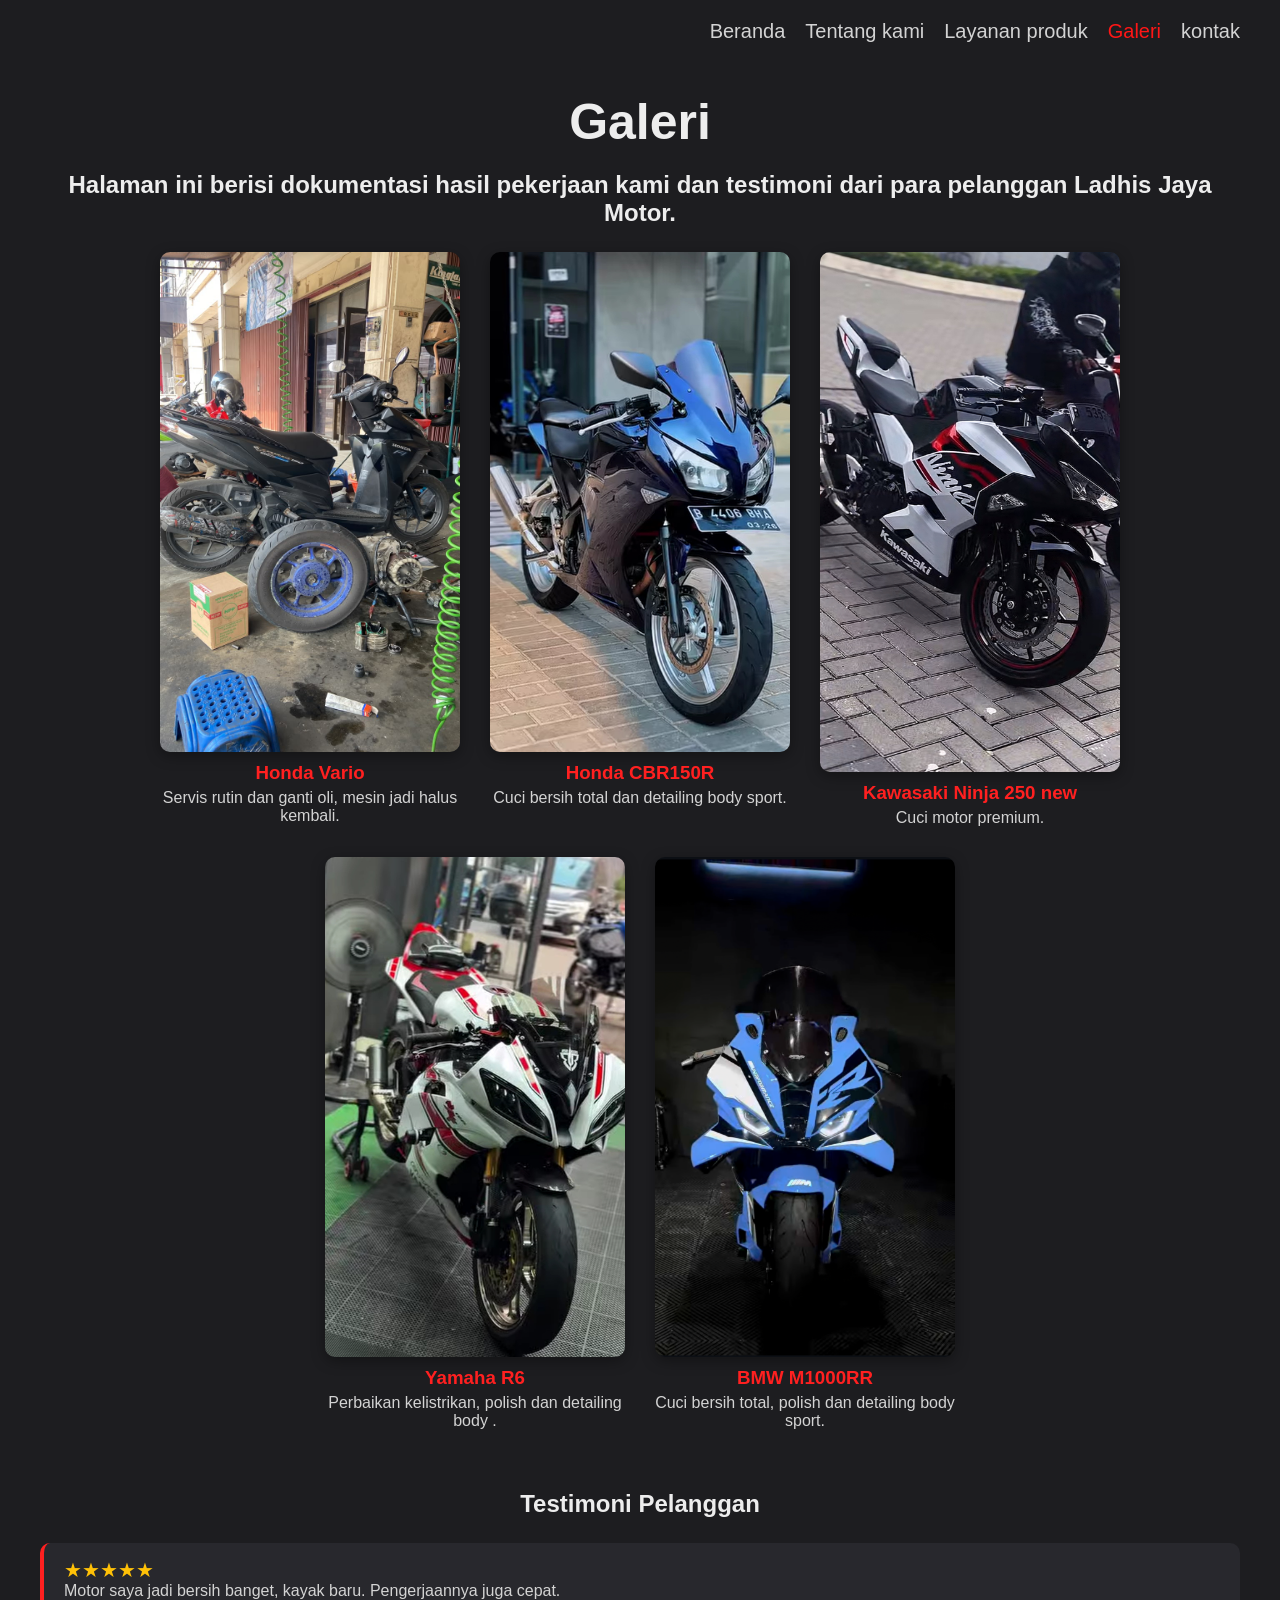
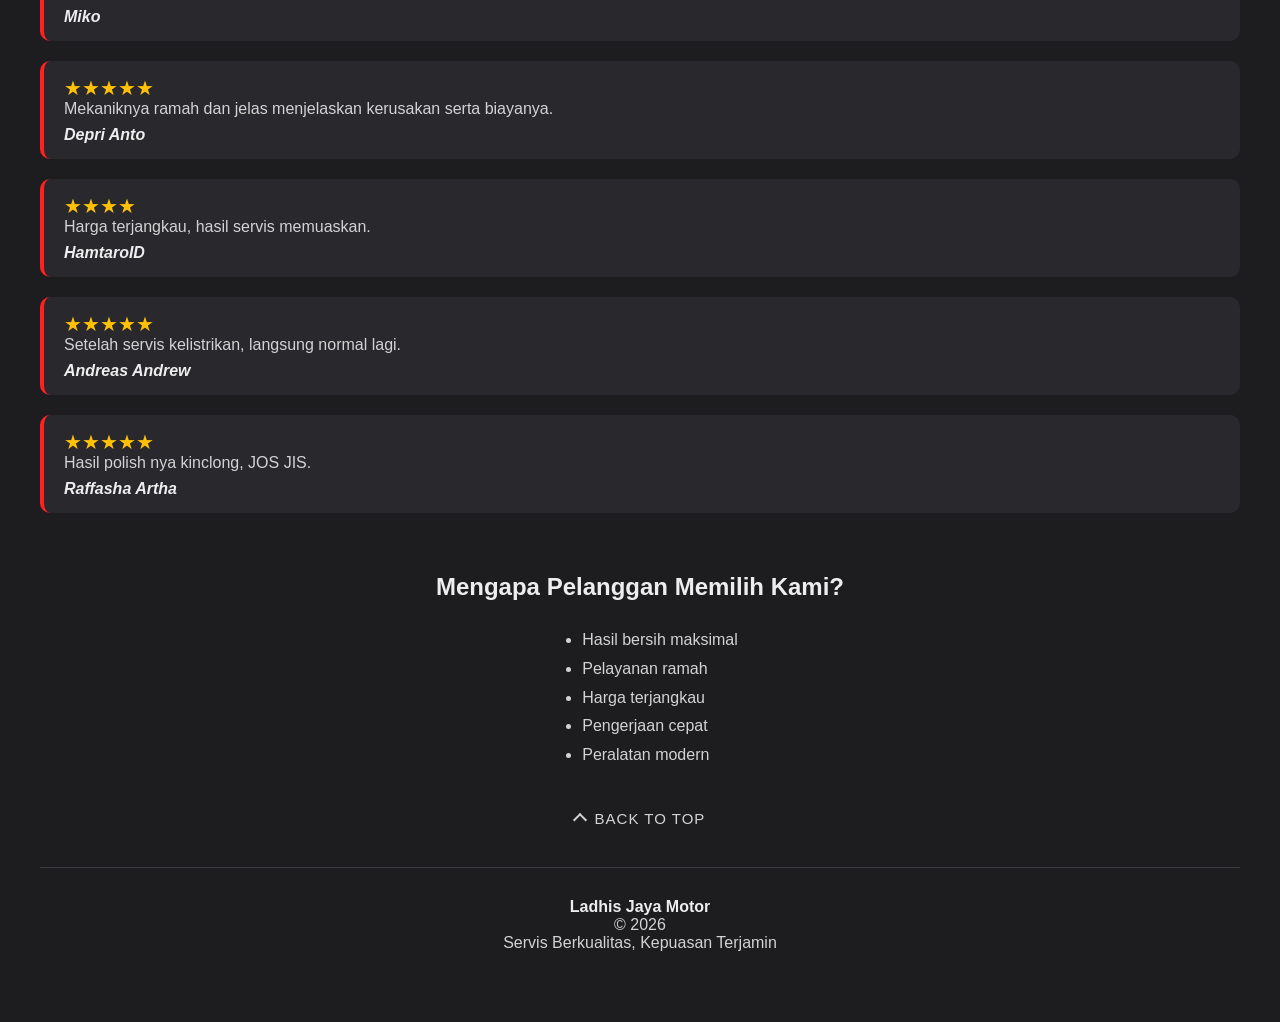
==== galeri.html @ 7fb05ccf "Initial commit" ====
<!DOCTYPE html>
<html lang="id">
<head>
    <meta charset="UTF-8">
    <meta name="viewport" content="width=device-width, initial-scale=1.0">
    <title>Galeri | Ladhis Jaya Motor</title>
    <link rel="stylesheet" href="style.css">
    <link rel="icon" type="image/png" href="Foto/astolfo.noB.png" sizes="32x32">
</head>
<body class="galeri">
      <nav>
        <ul class="menu">
            <li><a href="index.html">Beranda</a></li>
            <li><a href="tentang.html">Tentang kami</a></li>
            <li><a href="layanan_produk.html">Layanan produk</a></li>
            <li><a href="galeri.html" class="aktif">Galeri</a></li>
            <li><a href="kontak.html">kontak</a></li>
        </ul>
    </nav>

    <h1>Galeri</h1>
    <h2 class="galeri-intro">Halaman ini berisi dokumentasi hasil pekerjaan kami dan testimoni dari para pelanggan Ladhis Jaya Motor.</h2>

    <div class="galeri-grid">
        <div class="galeri-item">
            <img src="Foto/vario.jpeg" alt="Honda Vario setelah servis" height="500" width="300">
            <h3>Honda Vario</h3>
            <p>Servis rutin dan ganti oli, mesin jadi halus kembali.</p>
        </div>

         <div class="galeri-item">
            <img src="Foto/cbr.jpeg" alt="Honda CBR150R setelah dicuci"  height="500"     width="300">
            <h3>Honda CBR150R</h3>
            <p>Cuci bersih total dan detailing body sport.</p>
        </div>

        <div class="galeri-item">
            <img src="Foto/Ninfi.jpeg" alt="Kawasaki Ninja 250 new setelah dicuci"  height="520" width="300">
            <h3>Kawasaki Ninja 250 new</h3>
            <p>Cuci motor premium.</p>
        </div>

        <div class="galeri-item">
            <img src="Foto/R6.jpeg" alt="Yamaha R6 setelah servis kelistrikan"  height="500" width="300">
            <h3>Yamaha R6</h3>
            <p>Perbaikan kelistrikan, polish dan detailing body .</p>
        </div>

        <div class="galeri-item">
            <img src="Foto/M1000RR.png" alt="BMW M1000RR setelah servis" height="500"       width="300">
            <h3>BMW M1000RR</h3>
            <p>Cuci bersih total, polish dan detailing body sport.</p>
        </div>

        
    </div>

    <div class="testimoni">
        <h2>Testimoni Pelanggan</h2>

        <blockquote>
            <p class="rating">★★★★★</p>
            <p>Motor saya jadi bersih banget, kayak baru. Pengerjaannya juga cepat.</p>
            <cite>Miko</cite>
        </blockquote>

        <blockquote>
            <p class="rating">★★★★★</p>
            <p>Mekaniknya ramah dan jelas menjelaskan kerusakan serta biayanya.</p>
            <cite>Depri Anto</cite>
        </blockquote>

        <blockquote>
            <p class="rating">★★★★</p>
            <p>Harga terjangkau, hasil servis memuaskan.</p>
            <cite>HamtaroID</cite>
        </blockquote>

        <blockquote>
            <p class="rating">★★★★★</p>
            <p>Setelah servis kelistrikan, langsung normal lagi.</p>
            <cite>Andreas Andrew</cite>
        </blockquote>

        <blockquote>
            <p class="rating">★★★★★</p>
            <p>Hasil polish nya kinclong, JOS JIS.</p>
            <cite>Raffasha Artha</cite>
        </blockquote>
    </div>

    <div class="alasan">
        <h2>Mengapa Pelanggan Memilih Kami?</h2>
        <ul>
            <li>Hasil bersih maksimal</li>
            <li>Pelayanan ramah</li>
            <li>Harga terjangkau</li>
            <li>Pengerjaan cepat</li>
            <li>Peralatan modern</li>
        </ul>
    </div>
   <!--buat bikin back to top| class="back-to-top" itu harus klo mw ganti namanya 
   ganti juga css nya yang back to top :3-->
    <body class="galeri" id="atas">
        <a href="#atas" class="back-to-top">
            <span class="panah" aria-hidden="true"></span>
            back to top
        </a>
 <footer class="footer-galeri">
        <p><strong>Ladhis Jaya Motor</strong></p>
        <p>© 2026</p>
        <p>Servis Berkualitas, Kepuasan Terjamin</p>
    </footer>
</body>
</html>
---- style.css ----
/* index.html */
body {
    background-color: rgb(29, 29, 32);
}

body {
  font-family: "Inter", sans-serif;
  font-optical-sizing: auto;
  font-weight: weight;
  font-style: normal;
}

* {
    margin: 0;
}


.menu {
    display: flex;
    justify-content: flex-end;
    align-items: center;
    gap: 20px;
    list-style: none;
    padding: 20px 40px;
    margin: 0;
    text-align: center;
    
}

.menu li a {
    color: rgb(211, 211, 211);
    text-decoration: none;
    font-size: 20px;
    font-weight: 500;
}

.menu li a:hover {
    color: #ff1616;
}

.Banner {
    width: 100%;
    margin: 0;
    padding: 0;
}
.Banner img {
    display: block;
    width: 100%;
    height: auto;
}



.brand {
    font-size: 30px;
    text-align: center  
}

.Ladhis {
    color: #ffffffda;
}
.jaya {
    color: #ff2020;
    
}

.index h2 {
    text-align: center;
    font-size: 35px;
    color: #ffffffeb;
}

.keunggulan {
    color: azure;
    font-size: 15px;
    text-align: center;
    margin-bottom: 40px;
    margin-left: 20px;
    margin-right: 20px;
}
/* index.html */

/* TENTANG.HTML */
body.tentang {
    background-color: rgb(29, 29, 32);
    color: rgb(211, 211, 211);
    font-weight: 400;
    line-height: 1.7;
}

/* Hero */
.tentang .hero {
    position: relative;
    display: flex;
    align-items: center;
    justify-content: center;
    min-height: 540px;
    text-align: center;
    color: #ffffffeb;
    overflow: hidden;
    background: linear-gradient(135deg, rgb(29, 29, 32), #7a0f0f);
}

.tentang .hero img {
    position: absolute;
    top: 0;
    left: 0;
    width: 100%;
    height: 270%;
    object-fit: cover;
    
}

.tentang .hero::after {
    content: "";
    position: absolute;
    top: 0;
    left: 0;
    width: 100%;
    height: 100%;
    background: linear-gradient(135deg, rgba(29, 29, 32, 0.88), rgba(122, 15, 15, 0.7));
    z-index: 1;
}

.tentang .hero-teks {
    position: relative;
    z-index: 2;
    padding: 60px 20px;
}

.tentang .hero h1 {
    font-size: 52px;
    font-weight: 700;
    margin-bottom: 10px;
}

.tentang .merah {
    color: #ff2020;
}

.tentang .hero p {
    font-size: 20px;
    max-width: 600px;
    margin: 0 auto;
}

/* Konten */
.tentang .konten {
    max-width: 900px;
    margin: 0 auto;
    padding: 50px 20px 30px 20px;
}

.tentang h2 {
    color: #ffffffeb;
    font-weight: 700;
    font-size: 28px;
    margin-bottom: 15px;
}

.tentang h3 {
    color: #ffffffeb;
    font-weight: 700;
    font-size: 22px;
    margin-bottom: 10px;
}

.tentang .section-judul {
    text-align: center;
    margin-top: 50px;
    margin-bottom: 25px;
}

/* Card */
.tentang .card {
    background-color: rgb(40, 40, 45);
    border-left: 4px solid #ff2020;
    border-radius: 16px;
    box-shadow: 0 4px 14px rgba(0, 0, 0, 0.35);
    padding: 30px;
    margin-bottom: 25px;
    transition: 0.3s;
}

.tentang .card:hover {
    transform: translateY(-5px);
    box-shadow: 0 10px 24px rgba(255, 32, 32, 0.2);
}

.tentang .card p {
    margin-bottom: 15px;
}

.tentang .card p:last-child {
    margin-bottom: 0;
}

.tentang .tema {
    color: #ff2020;
    font-weight: 700;
}

.tentang .card ul {
    padding-left: 22px;
}

.tentang .card li {
    margin-bottom: 12px;
}

.tentang .card li::marker {
    color: #ff2020;
}

/* Mengapa memilih kami */
.tentang .keunggulan-grid {
    display: grid;
    grid-template-columns: repeat(4, 1fr);
    gap: 20px;
    margin-bottom: 40px;
}

.tentang .keunggulan-card {
    background-color: rgb(40, 40, 45);
    border-top: 3px solid #ff2020;
    border-radius: 16px;
    box-shadow: 0 4px 14px rgba(0, 0, 0, 0.35);
    padding: 25px 15px;
    text-align: center;
    transition: 0.3s;
}

.tentang .keunggulan-card:hover {
    transform: translateY(-5px);
    box-shadow: 0 10px 24px rgba(255, 32, 32, 0.2);
}

.tentang .ikon {
    display: block;
    font-size: 40px;
    margin-bottom: 10px;
}

.tentang .keunggulan-card h3 {
    font-size: 17px;
    margin-bottom: 0;
}

/* Tombol kembali */
.tentang .tombol-wrap {
    text-align: center;
    padding-bottom: 50px;
}

.tombolkembali {
    display: inline-block;
    padding: 12px 32px;
    background-color: #ff2020;
    color: #ffffff;
    text-decoration: none;
    font-size: 18px;
    font-weight: 600;
    border-radius: 10px;
    transition: 0.3s;
}

.tombolkembali:hover {
    background-color: #b81414;
    transform: translateY(-2px);
}

/* Mobile */
@media (max-width: 768px) {
    .tentang .hero {
        min-height: 260px;
    }

    .tentang .hero h1 {
        font-size: 34px;
    }

    .tentang .hero p {
        font-size: 16px;
    }

    .tentang .konten {
        padding: 30px 15px 20px 15px;
    }

    .tentang h2 {
        font-size: 24px;
    }

    .tentang .card {
        padding: 20px;
    }

    .tentang .keunggulan-grid {
        grid-template-columns: repeat(2, 1fr);
        gap: 15px;
    }

    .tentang .keunggulan-card h3 {
        font-size: 15px;
    }
}
/* Footer */
.tentang .footer-tentang {
    border-top: 1px solid rgb(60, 60, 65);
    margin-top: 40px;
    margin-bottom: 0;
    padding: 30px 20px;
    text-align: center;
    color: rgb(211, 211, 211);
}

.tentang .footer-tentang strong {
    color: #ffffffeb;
}
/* TENTANG.HTML END */


/* LAYANAN PRODUK */
body.layanan {
    background-color: rgb(29, 29, 32);
    color: rgb(211, 211, 211);
    font-weight: 400;
    line-height: 1.7;
}

/* Hero */
.layanan .hero {
    position: relative;
    display: flex;
    align-items: center;
    justify-content: center;
    min-height: 540px;
    text-align: center;
    color: #ffffffeb;
    overflow: hidden;
    background: linear-gradient(135deg, rgb(29, 29, 32), #7a0f0f);
}

.layanan .hero img {
    position: absolute;
    top: 0;
    left: 0;
    width: 100%;
    height: 270%;
    object-fit: cover;
}

.layanan .hero::after {
    content: "";
    position: absolute;
    top: 0;
    left: 0;
    width: 100%;
    height: 100%;
    background: linear-gradient(135deg, rgba(29, 29, 32, 0.88), rgba(122, 15, 15, 0.7));
    z-index: 1;
}

.layanan .hero-teks {
    position: relative;
    z-index: 2;
    padding: 60px 20px;
}

.layanan .hero h1 {
    font-size: 52px;
    font-weight: 700;
    margin-bottom: 10px;
}

.layanan .merah {
    color: #ff2020;
}

.layanan .hero p {
    font-size: 20px;
    max-width: 650px;
    margin: 0 auto;
}
/* Footer */
.index .footer-index {
    border-top: 1px solid rgb(60, 60, 65);
    margin-top: 40px;
    margin-bottom: 0;
    padding: 30px 20px;
    text-align: center;
    color: rgb(211, 211, 211);
}

.index .footer-index strong {
    color: #ffffffeb;
}

/* Konten */
.layanan .konten {
    max-width: 1100px;
    margin: 0 auto;
    padding: 50px 20px 30px 20px;
}

.layanan h2 {
    color: #ffffffeb;
    font-weight: 700;
}

.layanan .section-judul {
    text-align: center;
    font-size: 28px;
    margin-top: 60px;
    margin-bottom: 25px;
}

/* Card layanan */
.layanan .layanan-grid {
    display: flex;
    flex-wrap: wrap;
    justify-content: center;
    gap: 25px;
}

.layanan .layanan-card {
    display: flex;
    flex-direction: column;
    width: calc((100% - 50px) / 3);
    background-color: rgb(40, 40, 45);
    border-top: 3px solid #ff2020;
    border-radius: 16px;
    box-shadow: 0 4px 14px rgba(0, 0, 0, 0.35);
    overflow: hidden;
    transition: 0.3s;
}

.layanan .layanan-card:hover {
    transform: translateY(-6px);
    box-shadow: 0 12px 26px rgba(255, 32, 32, 0.22);
}

.layanan .card-gambar {
    height: 200px;
    background-color: #ffffff;
    overflow: hidden;
}

.layanan .card-gambar img {
    display: block;
    width: 100%;
    height: 100%;
    padding: 10px;
    box-sizing: border-box;
    object-fit: contain;
    transition: 0.4s;
}

.layanan .layanan-card:hover .card-gambar img {
    transform: scale(1.08);
}

.layanan .card-isi {
    display: flex;
    flex-direction: column;
    flex-grow: 1;
    padding: 22px;
}

.layanan .card-isi h2 {
    font-size: 22px;
    margin-bottom: 10px;
}

.layanan .card-isi p {
    flex-grow: 1;
    margin-bottom: 20px;
}

/* Tombol */
.layanan .btn-card,
.layanan .btn-utama,
.layanan .btn-garis {
    display: inline-block;
    padding: 10px 24px;
    border: 2px solid #ff2020;
    border-radius: 10px;
    text-decoration: none;
    font-size: 16px;
    font-weight: 600;
    text-align: center;
    transition: 0.3s;
}

.layanan .btn-card,
.layanan .btn-garis {
    color: #ff2020;
}

.layanan .btn-utama {
    background-color: #ff2020;
    color: #ffffff;
}

.layanan .btn-card:hover,
.layanan .btn-garis:hover {
    background-color: #ff2020;
    color: #ffffff;
}

.layanan .btn-utama:hover {
    background-color: #b81414;
    border-color: #b81414;
}

/* Mengapa memilih kami */
.layanan .keunggulan-grid {
    display: grid;
    grid-template-columns: repeat(4, 1fr);
    gap: 20px;
}

.layanan .keunggulan-card {
    background-color: rgb(40, 40, 45);
    border-top: 3px solid #ff2020;
    border-radius: 16px;
    box-shadow: 0 4px 14px rgba(0, 0, 0, 0.35);
    padding: 25px 15px;
    text-align: center;
    transition: 0.3s;
}

.layanan .keunggulan-card:hover {
    transform: translateY(-5px);
    box-shadow: 0 10px 24px rgba(255, 32, 32, 0.2);
}

.layanan .ikon {
    display: block;
    font-size: 48px;
    margin-bottom: 10px;
}

.layanan .keunggulan-card h3 {
    color: #ffffffeb;
    font-size: 17px;
    font-weight: 700;
}

/* Call to action */
.layanan .cta {
    background-color: rgb(40, 40, 45);
    border-left: 4px solid #ff2020;
    border-radius: 16px;
    box-shadow: 0 4px 14px rgba(0, 0, 0, 0.35);
    padding: 40px 25px;
    margin-top: 60px;
    text-align: center;
}

.layanan .cta h2 {
    font-size: 28px;
    margin-bottom: 20px;
}

.layanan .cta-tombol {
    display: flex;
    flex-wrap: wrap;
    justify-content: center;
    gap: 15px;
}

/* Tombol kembali */
.layanan .tombol-wrap {
    text-align: center;
    margin-top: 50px;
}

.tombol-kembali-layanan {
    display: inline-block;
    padding: 12px 32px;
    background-color: #ff2020;
    color: #ffffff;
    text-decoration: none;
    font-size: 18px;
    font-weight: 600;
    border-radius: 10px;
    transition: 0.3s;
}

.tombol-kembali-layanan:hover {
    background-color: #b81414;
    transform: translateY(-2px);
}

/* Footer */
.layanan .footer-layanan {
    border-top: 1px solid rgb(60, 60, 65);
    margin-top: 40px;
    margin-bottom: 0;
    padding: 30px 20px;
    text-align: center;
    color: rgb(211, 211, 211);
}

.layanan .footer-layanan strong {
    color: #ffffffeb;
}

/* Tablet */
@media (max-width: 992px) {
    .layanan .layanan-card {
        width: calc((100% - 25px) / 2);
    }

    .layanan .keunggulan-grid {
        grid-template-columns: repeat(2, 1fr);
    }

    .layanan .hero h1 {
        font-size: 42px;
    }
}

/* Mobile */
@media (max-width: 600px) {
    .layanan .hero {
        min-height: 260px;
    }

    .layanan .hero h1 {
        font-size: 34px;
    }

    .layanan .hero p {
        font-size: 16px;
    }

    .layanan .konten {
        padding: 30px 15px 20px 15px;
    }

    .layanan .layanan-card {
        width: 100%;
    }

    .layanan .section-judul,
    .layanan .cta h2 {
        font-size: 24px;
    }

    .layanan .keunggulan-grid {
        gap: 15px;
    }

    .layanan .keunggulan-card h3 {
        font-size: 15px;
    }
}
/* LAYANAN PRODUK */


/* GALERI.HTML */
.galeri {
    color: rgb(211, 211, 211);
    margin-top: 40px;
    margin-left: 40px;
    margin-right: 40px;
    margin-bottom: 40px;
}

.galeri h1 {
    text-align: center;
    font-size: 50px;
    color: #ffffffeb;
    margin-bottom: 20px;
}

.galeri-intro {
    text-align: center;
    margin-bottom: 40px;
}

.galeri-grid {
    display: flex;
    flex-wrap: wrap;
    justify-content: center;
    gap: 30px;
    margin-bottom: 60px;
}

.galeri-item {
    width: 300px;
    text-align: center;
    transition: 0.3s;
}

.galeri-item:hover {
    transform: translateY(-5px);
}

.galeri-item img {
    display: block;
    border-radius: 10px;
    margin-bottom: 10px;
    box-shadow: 0 4px 14px rgba(0, 0, 0, 0.35);
    transition: 0.3s;
}

.galeri-item:hover img {
    box-shadow: 0 10px 24px rgba(255, 32, 32, 0.2);
}



.galeri-item h3 {
    color: #ff2020;
    margin-bottom: 5px;
}

.galeri h2 {
    text-align: center;
    color: #ffffffeb;
    margin-bottom: 25px;
}

.testimoni {
    margin-bottom: 60px;
}

.galeri blockquote {
    background-color: rgb(40, 40, 45);
    border-left: 4px solid #ff2020;
    border-radius: 10px;
    padding: 15px 20px;
    margin-bottom: 20px;
}

.rating {
    color: #ffc107;
    font-size: 20px;
}

.galeri cite {
    display: block;
    margin-top: 8px;
    font-weight: 600;
    color: #ffffffeb;
}

.alasan {
    margin-bottom: 40px;
}

.alasan ul {
    width: fit-content;
    margin: 0 auto;
    line-height: 1.8;
}

.tombolkembali-galeri {
    display: inline-block;
    padding: 12px 32px;
    background-color: #ff2020;
    color: #ffffff;
    text-decoration: none;
    font-size: 18px;
    font-weight: 600;
    border-radius: 10px;
    transition: 0.3s;
}

.tombolkembali:hover {
    background-color: #b81414;
    transform: translateY(-2px);
}
/* Footer */
.galeri .footer-galeri {
    border-top: 1px solid rgb(60, 60, 65);
    margin-top: 40px;
    margin-bottom: 0;
    padding: 30px 20px;
    text-align: center;
    color: rgb(211, 211, 211);
}

.galeri .footer-galeri strong {
    color: #ffffffeb;
}
/* GALERI.HTML */


/* KONTAK.HTML */
.kontak {
    color: rgb(211, 211, 211);
    margin-top: 40px;
    margin-left: 40px;
    margin-right: 40px;
    margin-bottom: 40px;
}

.kontak h1 {
    text-align: center;
    font-size: 50px;
    color: #ffffffeb;
    margin-bottom: 20px;
}

.kontak-intro {
    text-align: center;
    margin-bottom: 40px;
}

.info-kontak {
    background-color: rgb(40, 40, 45);
    border-left: 4px solid #ff2020;
    border-radius: 10px;
    padding: 20px 30px;
    max-width: 500px;
    margin: 0 auto 40px auto;
}

.info-kontak h2 {
    color: #ffffffeb;
    margin-bottom: 15px;
}

.info-kontak ul {
    list-style: none;
    padding: 0;
    line-height: 1.9;
}

.info-kontak ul ul {
    padding-left: 20px;
}

.tombolkembali-kontak {
    display: inline-block;
    padding: 12px 32px;
    background-color: #ff2020;
    color: #ffffff;
    text-decoration: none;
    font-size: 18px;
    font-weight: 600;
    border-radius: 10px;
    transition: 0.3s;
}

.tombolkembali:hover {
    background-color: #b81414;
    transform: translateY(-2px);
}
/* Footer */
.kontak .footer-kontak {
    border-top: 1px solid rgb(60, 60, 65);
    margin-top: 40px;
    margin-bottom: 0;
    padding: 30px 20px;
    text-align: center;
    color: rgb(211, 211, 211);
}

.kontak .footer-kontak strong {
    color: #ffffffeb;
}
/* KONTAK.HTML */

/* BACK TO TOP */
.back-to-top {
    display: flex;
    align-items: center;
    justify-content: center;
    gap: 10px;
    margin: 40px auto 30px auto;
    color: rgb(211, 211, 211);
    text-decoration: none;
    font-size: 15px;
    letter-spacing: 1px;
    text-transform: uppercase;
    transition: 0.3s;
}

.back-to-top .panah {
    width: 8px;
    height: 8px;
    border-left: 2px solid currentColor;
    border-top: 2px solid currentColor;
    transform: rotate(45deg);
    margin-top: 4px;
}

.back-to-top:hover {
    color: #ff2020;
    transform: translateY(-3px);
}
/* BACK TO TOP */

/* MENU HEADER */
/* Menu atas dasarnya pakai .menu yang sudah ada (dari index). Blok ini cuma tambahan. */

/* Penanda halaman yang sedang dibuka */
.menu li a.aktif {
    color: #ff1616;
}

/* Halaman galeri & kontak punya margin body, jadi menu ditarik supaya posisinya sama kayak halaman lain */
.galeri .menu,
.kontak .menu {
    margin: -40px -40px 30px -40px;
}

/* Mobile (tidak mempengaruhi index) */
@media (max-width: 600px) {
    body:not(.index) .menu {
        flex-wrap: wrap;
        justify-content: center;
        gap: 8px 18px;
        padding: 15px 20px;
    }

    body:not(.index) .menu li a {
        font-size: 16px;
    }
}
/* MENU HEADER */
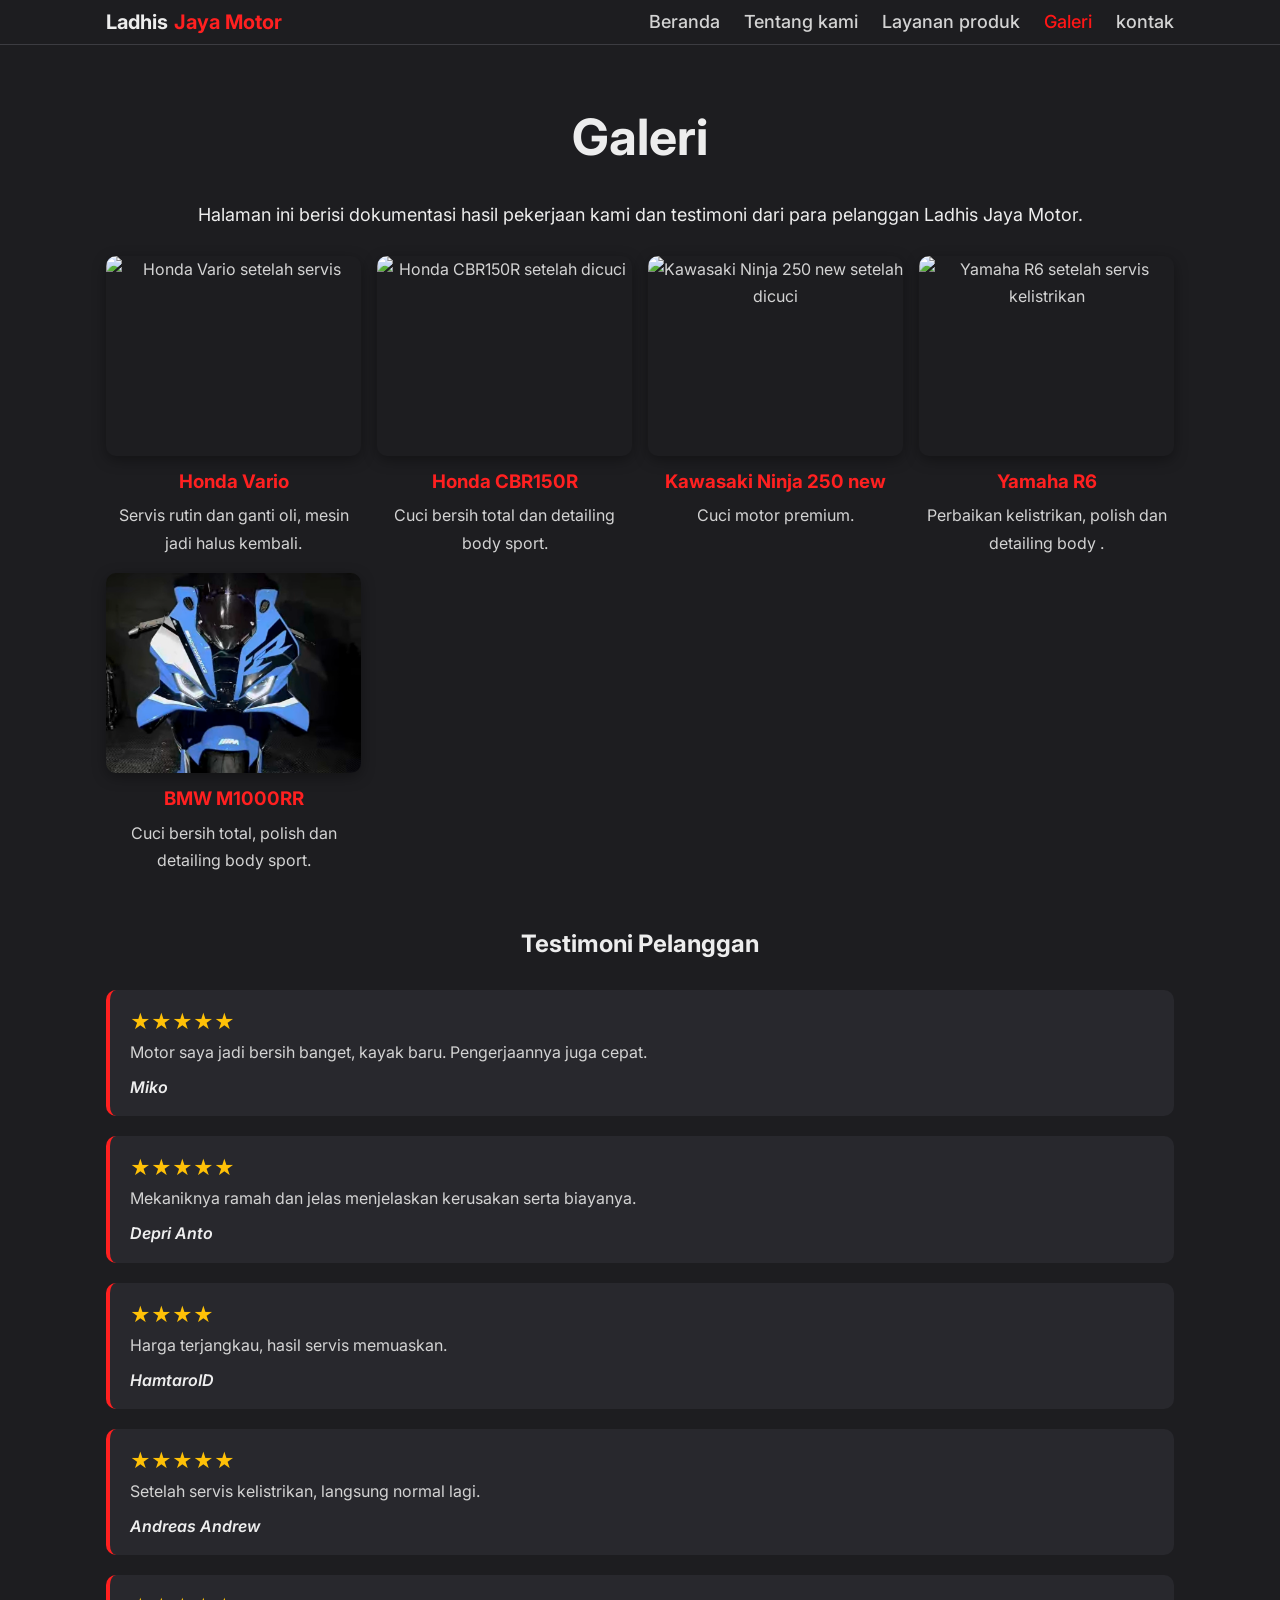
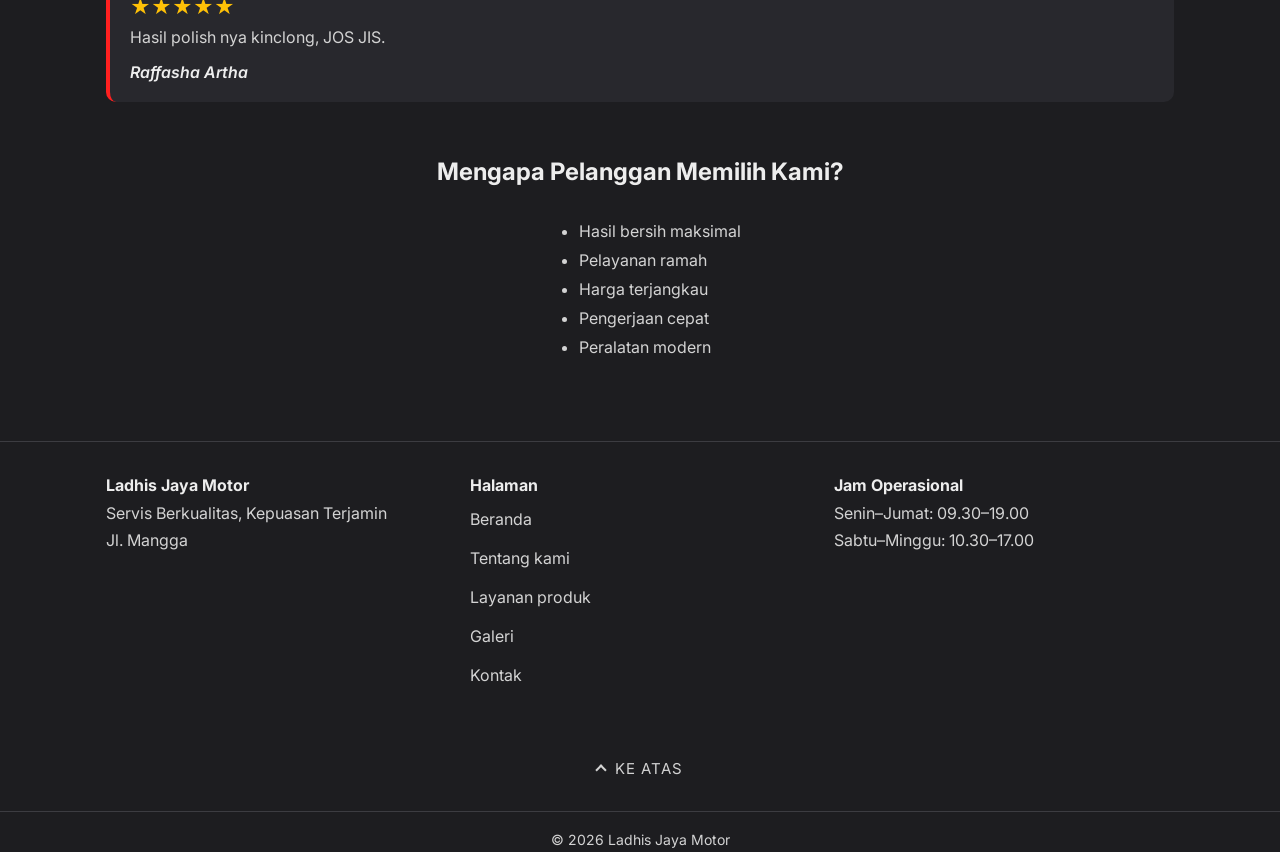
==== commit 2ad4721b: "update website" ====
--- a/galeri.html
+++ b/galeri.html
@@ -4,44 +4,54 @@
     <meta charset="UTF-8">
     <meta name="viewport" content="width=device-width, initial-scale=1.0">
     <title>Galeri | Ladhis Jaya Motor</title>
+    <link rel="preconnect" href="https://fonts.googleapis.com">
+    <link rel="preconnect" href="https://fonts.gstatic.com" crossorigin>
+    <link href="https://fonts.googleapis.com/css2?family=Inter:wght@400;500;600;700&display=swap" rel="stylesheet">
+    <link rel="icon" type="image/png" href="Foto/astolfo.noB.png" sizes="32x32">
     <link rel="stylesheet" href="style.css">
-    <link rel="icon" type="image/png" href="Foto/astolfo.noB.png" sizes="32x32">
 </head>
 <body class="galeri">
-      <nav>
-        <ul class="menu">
-            <li><a href="index.html">Beranda</a></li>
-            <li><a href="tentang.html">Tentang kami</a></li>
-            <li><a href="layanan_produk.html">Layanan produk</a></li>
-            <li><a href="galeri.html" class="aktif">Galeri</a></li>
-            <li><a href="kontak.html">kontak</a></li>
-        </ul>
-    </nav>
+    <header class="site-header">
+        <div class="container">
+            <a href="index.html" class="logo">Ladhis <span>Jaya Motor</span></a>
+            <nav>
+                <ul class="menu">
+                <li><a href="index.html">Beranda</a></li>
+                <li><a href="tentang.html">Tentang kami</a></li>
+                <li><a href="layanan_produk.html">Layanan produk</a></li>
+                <li><a href="galeri.html" class="aktif">Galeri</a></li>
+                <li><a href="kontak.html">kontak</a></li>
+                </ul>
+            </nav>
+        </div>
+    </header>
 
+    <main class="halaman">
+        <div class="container">
     <h1>Galeri</h1>
     <h2 class="galeri-intro">Halaman ini berisi dokumentasi hasil pekerjaan kami dan testimoni dari para pelanggan Ladhis Jaya Motor.</h2>
 
     <div class="galeri-grid">
         <div class="galeri-item">
-            <img src="Foto/vario.jpeg" alt="Honda Vario setelah servis" height="500" width="300">
+            <img src="Foto/vario.jpg" alt="Honda Vario setelah servis" height="500" width="300">
             <h3>Honda Vario</h3>
             <p>Servis rutin dan ganti oli, mesin jadi halus kembali.</p>
         </div>
 
          <div class="galeri-item">
-            <img src="Foto/cbr.jpeg" alt="Honda CBR150R setelah dicuci"  height="500"     width="300">
+            <img src="Foto/cbr.jpg" alt="Honda CBR150R setelah dicuci"  height="500"     width="300">
             <h3>Honda CBR150R</h3>
             <p>Cuci bersih total dan detailing body sport.</p>
         </div>
 
         <div class="galeri-item">
-            <img src="Foto/Ninfi.jpeg" alt="Kawasaki Ninja 250 new setelah dicuci"  height="520" width="300">
+            <img src="Foto/Ninfi.jpg" alt="Kawasaki Ninja 250 new setelah dicuci"  height="520" width="300">
             <h3>Kawasaki Ninja 250 new</h3>
             <p>Cuci motor premium.</p>
         </div>
 
         <div class="galeri-item">
-            <img src="Foto/R6.jpeg" alt="Yamaha R6 setelah servis kelistrikan"  height="500" width="300">
+            <img src="Foto/R6.jpg" alt="Yamaha R6 setelah servis kelistrikan"  height="500" width="300">
             <h3>Yamaha R6</h3>
             <p>Perbaikan kelistrikan, polish dan detailing body .</p>
         </div>
@@ -99,17 +109,39 @@
             <li>Peralatan modern</li>
         </ul>
     </div>
-   <!--buat bikin back to top| class="back-to-top" itu harus klo mw ganti namanya 
-   ganti juga css nya yang back to top :3-->
-    <body class="galeri" id="atas">
-        <a href="#atas" class="back-to-top">
-            <span class="panah" aria-hidden="true"></span>
-            back to top
-        </a>
- <footer class="footer-galeri">
-        <p><strong>Ladhis Jaya Motor</strong></p>
-        <p>© 2026</p>
-        <p>Servis Berkualitas, Kepuasan Terjamin</p>
+        </div>
+    </main>
+
+    <footer class="site-footer">
+        <div class="container">
+            <div class="footer-grid">
+                <div>
+                    <p><strong>Ladhis Jaya Motor</strong></p>
+                    <p>Servis Berkualitas, Kepuasan Terjamin</p>
+                    <p>Jl. Mangga</p>
+                </div>
+                <div>
+                    <p><strong>Halaman</strong></p>
+                    <ul>
+                    <li><a href="index.html">Beranda</a></li>
+                    <li><a href="tentang.html">Tentang kami</a></li>
+                    <li><a href="layanan_produk.html">Layanan produk</a></li>
+                    <li><a href="galeri.html">Galeri</a></li>
+                    <li><a href="kontak.html">Kontak</a></li>
+                    </ul>
+                </div>
+                <div>
+                    <p><strong>Jam Operasional</strong></p>
+                    <p>Senin–Jumat: 09.30–19.00</p>
+                    <p>Sabtu–Minggu: 10.30–17.00</p>
+                </div>
+            </div>
+        </div>
     </footer>
+   <a href="#" class="back-to-top">
+        <span class="panah" aria-hidden="true"></span>
+        Ke Atas
+    </a>
+    <p class="footer-copy">© 2026 Ladhis Jaya Motor</p>
 </body>
-</html>+</html>
--- a/style.css
+++ b/style.css
@@ -1,36 +1,52 @@
-/* index.html */
+
+/* ===== DASAR ngaruh ke semua file buat ===== */
+* {
+    margin: 0;
+    box-sizing: border-box;
+}
+
+img {
+    max-width: 100%;
+}
+
 body {
     background-color: rgb(29, 29, 32);
-}
-
-body {
-  font-family: "Inter", sans-serif;
-  font-optical-sizing: auto;
-  font-weight: weight;
-  font-style: normal;
-}
-
-* {
-    margin: 0;
-}
-
+    color: rgb(211, 211, 211);
+    font-family: "Inter", sans-serif;
+    font-optical-sizing: auto;
+    font-style: normal;
+    line-height: 1.7;
+}
+
+
+/* ===== NAVBAR / MENU ===== */
+.logo {
+    display: flex;
+    align-items: center;
+    min-height: 44px;
+    color: #ffffffeb;
+    text-decoration: none;
+    font-size: 18px;
+    font-weight: 700;
+}
+
+.logo span {
+    color: #ff2020;
+    margin-left: 0.3em;
+}
 
 .menu {
-    display: flex;
-    justify-content: flex-end;
+    list-style: none;
+    padding: 0;
+}
+
+.menu li a {
+    display: flex;
     align-items: center;
-    gap: 20px;
-    list-style: none;
-    padding: 20px 40px;
-    margin: 0;
-    text-align: center;
-    
-}
-
-.menu li a {
+    min-height: 44px;
     color: rgb(211, 211, 211);
     text-decoration: none;
-    font-size: 20px;
+    font-size: 16px;
     font-weight: 500;
 }
 
@@ -38,80 +54,74 @@
     color: #ff1616;
 }
 
-.Banner {
-    width: 100%;
-    margin: 0;
-    padding: 0;
-}
+/* Penanda halaman yang sedang dibuka */
+.menu li a.aktif {
+    color: #ff1616;
+}
+
+
+/* ===== INDEX.HTML ===== */
 .Banner img {
     display: block;
     width: 100%;
     height: auto;
-}
-
-
+    border-radius: 16px;
+}
 
 .brand {
-    font-size: 30px;
-    text-align: center  
+    text-align: center;
+}
+
+.brand h1 {
+    font-size: 36px;
+    line-height: 1.2;
 }
 
 .Ladhis {
     color: #ffffffda;
 }
+
 .jaya {
     color: #ff2020;
-    
 }
 
 .index h2 {
     text-align: center;
-    font-size: 35px;
-    color: #ffffffeb;
+    font-size: 22px;
+    color: #ffffffeb;
+    margin: 15px 0;
 }
 
 .keunggulan {
     color: azure;
     font-size: 15px;
     text-align: center;
-    margin-bottom: 40px;
-    margin-left: 20px;
-    margin-right: 20px;
-}
-/* index.html */
-
-/* TENTANG.HTML */
-body.tentang {
-    background-color: rgb(29, 29, 32);
-    color: rgb(211, 211, 211);
-    font-weight: 400;
-    line-height: 1.7;
-}
-
-/* Hero */
-.tentang .hero {
+}
+
+
+/* ===== HERO (tentang & layanan) ===== */
+.hero {
     position: relative;
     display: flex;
     align-items: center;
     justify-content: center;
-    min-height: 540px;
+    min-height: 260px;
     text-align: center;
     color: #ffffffeb;
     overflow: hidden;
     background: linear-gradient(135deg, rgb(29, 29, 32), #7a0f0f);
 }
 
-.tentang .hero img {
+.hero img {
     position: absolute;
     top: 0;
     left: 0;
     width: 100%;
     height: 270%;
     object-fit: cover;
-    
-}
-
-.tentang .hero::after {
+}
+
+.hero::after {
     content: "";
     position: absolute;
     top: 0;
@@ -122,105 +132,97 @@
     z-index: 1;
 }
 
-.tentang .hero-teks {
+.hero .hero-teks {
     position: relative;
     z-index: 2;
-    padding: 60px 20px;
-}
-
-.tentang .hero h1 {
-    font-size: 52px;
+    padding: 40px 16px;
+}
+
+.hero h1 {
+    font-size: 34px;
     font-weight: 700;
     margin-bottom: 10px;
 }
 
-.tentang .merah {
+.merah {
     color: #ff2020;
 }
 
-.tentang .hero p {
+.hero p {
+    font-size: 16px;
+    max-width: 650px;
+    margin: 0 auto;
+}
+
+
+/* ===== KONTEN (tentang & layanan) ===== */
+.konten {
+    padding: 30px 0 20px 0;
+}
+
+.konten h2 {
+    color: #ffffffeb;
+    font-weight: 700;
+    font-size: 24px;
+    margin-bottom: 15px;
+}
+
+.konten h3 {
+    color: #ffffffeb;
+    font-weight: 700;
     font-size: 20px;
-    max-width: 600px;
-    margin: 0 auto;
-}
-
-/* Konten */
-.tentang .konten {
-    max-width: 900px;
-    margin: 0 auto;
-    padding: 50px 20px 30px 20px;
-}
-
-.tentang h2 {
-    color: #ffffffeb;
-    font-weight: 700;
-    font-size: 28px;
-    margin-bottom: 15px;
-}
-
-.tentang h3 {
-    color: #ffffffeb;
-    font-weight: 700;
-    font-size: 22px;
     margin-bottom: 10px;
 }
 
-.tentang .section-judul {
-    text-align: center;
-    margin-top: 50px;
-    margin-bottom: 25px;
-}
-
-/* Card */
-.tentang .card {
+.konten .section-judul {
+    text-align: center;
+    margin-top: 40px;
+    margin-bottom: 20px;
+}
+
+/* Card (tentang) */
+.card {
     background-color: rgb(40, 40, 45);
     border-left: 4px solid #ff2020;
     border-radius: 16px;
     box-shadow: 0 4px 14px rgba(0, 0, 0, 0.35);
-    padding: 30px;
+    padding: 20px;
     margin-bottom: 25px;
     transition: 0.3s;
 }
 
-.tentang .card:hover {
+.card:hover {
     transform: translateY(-5px);
     box-shadow: 0 10px 24px rgba(255, 32, 32, 0.2);
 }
 
-.tentang .card p {
+.card p {
     margin-bottom: 15px;
 }
 
-.tentang .card p:last-child {
+.card p:last-child {
     margin-bottom: 0;
 }
 
-.tentang .tema {
+.tema {
     color: #ff2020;
     font-weight: 700;
 }
 
-.tentang .card ul {
+.card ul {
     padding-left: 22px;
 }
 
-.tentang .card li {
+.card li {
     margin-bottom: 12px;
 }
 
-.tentang .card li::marker {
+.card li::marker {
     color: #ff2020;
 }
 
-/* Mengapa memilih kami */
-.tentang .keunggulan-grid {
-    display: grid;
-    grid-template-columns: repeat(4, 1fr);
-    gap: 20px;
-    margin-bottom: 40px;
-}
-
-.tentang .keunggulan-card {
+/* Kartu "Mengapa memilih kami" */
+.keunggulan-card {
     background-color: rgb(40, 40, 45);
     border-top: 3px solid #ff2020;
     border-radius: 16px;
@@ -230,203 +232,26 @@
     transition: 0.3s;
 }
 
-.tentang .keunggulan-card:hover {
+.keunggulan-card:hover {
     transform: translateY(-5px);
     box-shadow: 0 10px 24px rgba(255, 32, 32, 0.2);
 }
 
-.tentang .ikon {
+.ikon {
     display: block;
     font-size: 40px;
     margin-bottom: 10px;
 }
 
-.tentang .keunggulan-card h3 {
-    font-size: 17px;
+.keunggulan-grid .keunggulan-card h3 {
+    font-size: 15px;
     margin-bottom: 0;
 }
 
-/* Tombol kembali */
-.tentang .tombol-wrap {
-    text-align: center;
-    padding-bottom: 50px;
-}
-
-.tombolkembali {
-    display: inline-block;
-    padding: 12px 32px;
-    background-color: #ff2020;
-    color: #ffffff;
-    text-decoration: none;
-    font-size: 18px;
-    font-weight: 600;
-    border-radius: 10px;
-    transition: 0.3s;
-}
-
-.tombolkembali:hover {
-    background-color: #b81414;
-    transform: translateY(-2px);
-}
-
-/* Mobile */
-@media (max-width: 768px) {
-    .tentang .hero {
-        min-height: 260px;
-    }
-
-    .tentang .hero h1 {
-        font-size: 34px;
-    }
-
-    .tentang .hero p {
-        font-size: 16px;
-    }
-
-    .tentang .konten {
-        padding: 30px 15px 20px 15px;
-    }
-
-    .tentang h2 {
-        font-size: 24px;
-    }
-
-    .tentang .card {
-        padding: 20px;
-    }
-
-    .tentang .keunggulan-grid {
-        grid-template-columns: repeat(2, 1fr);
-        gap: 15px;
-    }
-
-    .tentang .keunggulan-card h3 {
-        font-size: 15px;
-    }
-}
-/* Footer */
-.tentang .footer-tentang {
-    border-top: 1px solid rgb(60, 60, 65);
-    margin-top: 40px;
-    margin-bottom: 0;
-    padding: 30px 20px;
-    text-align: center;
-    color: rgb(211, 211, 211);
-}
-
-.tentang .footer-tentang strong {
-    color: #ffffffeb;
-}
-/* TENTANG.HTML END */
-
-
-/* LAYANAN PRODUK */
-body.layanan {
-    background-color: rgb(29, 29, 32);
-    color: rgb(211, 211, 211);
-    font-weight: 400;
-    line-height: 1.7;
-}
-
-/* Hero */
-.layanan .hero {
-    position: relative;
-    display: flex;
-    align-items: center;
-    justify-content: center;
-    min-height: 540px;
-    text-align: center;
-    color: #ffffffeb;
-    overflow: hidden;
-    background: linear-gradient(135deg, rgb(29, 29, 32), #7a0f0f);
-}
-
-.layanan .hero img {
-    position: absolute;
-    top: 0;
-    left: 0;
-    width: 100%;
-    height: 270%;
-    object-fit: cover;
-}
-
-.layanan .hero::after {
-    content: "";
-    position: absolute;
-    top: 0;
-    left: 0;
-    width: 100%;
-    height: 100%;
-    background: linear-gradient(135deg, rgba(29, 29, 32, 0.88), rgba(122, 15, 15, 0.7));
-    z-index: 1;
-}
-
-.layanan .hero-teks {
-    position: relative;
-    z-index: 2;
-    padding: 60px 20px;
-}
-
-.layanan .hero h1 {
-    font-size: 52px;
-    font-weight: 700;
-    margin-bottom: 10px;
-}
-
-.layanan .merah {
-    color: #ff2020;
-}
-
-.layanan .hero p {
-    font-size: 20px;
-    max-width: 650px;
-    margin: 0 auto;
-}
-/* Footer */
-.index .footer-index {
-    border-top: 1px solid rgb(60, 60, 65);
-    margin-top: 40px;
-    margin-bottom: 0;
-    padding: 30px 20px;
-    text-align: center;
-    color: rgb(211, 211, 211);
-}
-
-.index .footer-index strong {
-    color: #ffffffeb;
-}
-
-/* Konten */
-.layanan .konten {
-    max-width: 1100px;
-    margin: 0 auto;
-    padding: 50px 20px 30px 20px;
-}
-
-.layanan h2 {
-    color: #ffffffeb;
-    font-weight: 700;
-}
-
-.layanan .section-judul {
-    text-align: center;
-    font-size: 28px;
-    margin-top: 60px;
-    margin-bottom: 25px;
-}
-
-/* Card layanan */
-.layanan .layanan-grid {
-    display: flex;
-    flex-wrap: wrap;
-    justify-content: center;
-    gap: 25px;
-}
-
-.layanan .layanan-card {
+/* Kartu layanan */
+.layanan-card {
     display: flex;
     flex-direction: column;
-    width: calc((100% - 50px) / 3);
     background-color: rgb(40, 40, 45);
     border-top: 3px solid #ff2020;
     border-radius: 16px;
@@ -435,53 +260,53 @@
     transition: 0.3s;
 }
 
-.layanan .layanan-card:hover {
+.layanan-card:hover {
     transform: translateY(-6px);
     box-shadow: 0 12px 26px rgba(255, 32, 32, 0.22);
 }
 
-.layanan .card-gambar {
+.card-gambar {
     height: 200px;
     background-color: #ffffff;
     overflow: hidden;
 }
 
-.layanan .card-gambar img {
+.card-gambar img {
     display: block;
     width: 100%;
     height: 100%;
     padding: 10px;
-    box-sizing: border-box;
     object-fit: contain;
     transition: 0.4s;
 }
 
-.layanan .layanan-card:hover .card-gambar img {
+.layanan-card:hover .card-gambar img {
     transform: scale(1.08);
 }
 
-.layanan .card-isi {
+.card-isi {
     display: flex;
     flex-direction: column;
     flex-grow: 1;
     padding: 22px;
 }
 
-.layanan .card-isi h2 {
-    font-size: 22px;
+.layanan-card .card-isi h2 {
+    font-size: 20px;
     margin-bottom: 10px;
 }
 
-.layanan .card-isi p {
+.card-isi p {
     flex-grow: 1;
-    margin-bottom: 20px;
 }
 
 /* Tombol */
-.layanan .btn-card,
-.layanan .btn-utama,
-.layanan .btn-garis {
-    display: inline-block;
+.btn-utama,
+.btn-garis {
+    display: inline-flex;
+    align-items: center;
+    justify-content: center;
+    min-height: 44px;
     padding: 10px 24px;
     border: 2px solid #ff2020;
     border-radius: 10px;
@@ -492,205 +317,66 @@
     transition: 0.3s;
 }
 
-.layanan .btn-card,
-.layanan .btn-garis {
+.btn-garis {
     color: #ff2020;
 }
 
-.layanan .btn-utama {
+.btn-garis:hover {
     background-color: #ff2020;
     color: #ffffff;
 }
 
-.layanan .btn-card:hover,
-.layanan .btn-garis:hover {
+.btn-utama {
     background-color: #ff2020;
     color: #ffffff;
 }
 
-.layanan .btn-utama:hover {
+.btn-utama:hover {
     background-color: #b81414;
     border-color: #b81414;
 }
 
-/* Mengapa memilih kami */
-.layanan .keunggulan-grid {
-    display: grid;
-    grid-template-columns: repeat(4, 1fr);
-    gap: 20px;
-}
-
-.layanan .keunggulan-card {
-    background-color: rgb(40, 40, 45);
-    border-top: 3px solid #ff2020;
-    border-radius: 16px;
-    box-shadow: 0 4px 14px rgba(0, 0, 0, 0.35);
-    padding: 25px 15px;
-    text-align: center;
-    transition: 0.3s;
-}
-
-.layanan .keunggulan-card:hover {
-    transform: translateY(-5px);
-    box-shadow: 0 10px 24px rgba(255, 32, 32, 0.2);
-}
-
-.layanan .ikon {
-    display: block;
-    font-size: 48px;
-    margin-bottom: 10px;
-}
-
-.layanan .keunggulan-card h3 {
-    color: #ffffffeb;
-    font-size: 17px;
-    font-weight: 700;
-}
-
 /* Call to action */
-.layanan .cta {
+.cta {
     background-color: rgb(40, 40, 45);
     border-left: 4px solid #ff2020;
     border-radius: 16px;
     box-shadow: 0 4px 14px rgba(0, 0, 0, 0.35);
-    padding: 40px 25px;
-    margin-top: 60px;
-    text-align: center;
-}
-
-.layanan .cta h2 {
-    font-size: 28px;
+    padding: 30px 20px;
+    margin-top: 40px;
+    text-align: center;
+}
+
+.cta h2 {
+    font-size: 22px;
     margin-bottom: 20px;
 }
 
-.layanan .cta-tombol {
-    display: flex;
-    flex-wrap: wrap;
-    justify-content: center;
-    gap: 15px;
-}
-
-/* Tombol kembali */
-.layanan .tombol-wrap {
-    text-align: center;
-    margin-top: 50px;
-}
-
-.tombol-kembali-layanan {
-    display: inline-block;
-    padding: 12px 32px;
-    background-color: #ff2020;
-    color: #ffffff;
-    text-decoration: none;
+
+/* ===== GALERI & KONTAK (halaman) ===== */
+.halaman {
+    padding: 30px 0 10px 0;
+}
+
+.halaman h1 {
+    text-align: center;
+    font-size: 32px;
+    color: #ffffffeb;
+    margin-bottom: 20px;
+}
+
+.galeri-intro,
+.kontak-intro {
+    text-align: center;
+    margin-bottom: 30px;
+}
+
+.galeri-intro {
     font-size: 18px;
-    font-weight: 600;
-    border-radius: 10px;
-    transition: 0.3s;
-}
-
-.tombol-kembali-layanan:hover {
-    background-color: #b81414;
-    transform: translateY(-2px);
-}
-
-/* Footer */
-.layanan .footer-layanan {
-    border-top: 1px solid rgb(60, 60, 65);
-    margin-top: 40px;
-    margin-bottom: 0;
-    padding: 30px 20px;
-    text-align: center;
-    color: rgb(211, 211, 211);
-}
-
-.layanan .footer-layanan strong {
-    color: #ffffffeb;
-}
-
-/* Tablet */
-@media (max-width: 992px) {
-    .layanan .layanan-card {
-        width: calc((100% - 25px) / 2);
-    }
-
-    .layanan .keunggulan-grid {
-        grid-template-columns: repeat(2, 1fr);
-    }
-
-    .layanan .hero h1 {
-        font-size: 42px;
-    }
-}
-
-/* Mobile */
-@media (max-width: 600px) {
-    .layanan .hero {
-        min-height: 260px;
-    }
-
-    .layanan .hero h1 {
-        font-size: 34px;
-    }
-
-    .layanan .hero p {
-        font-size: 16px;
-    }
-
-    .layanan .konten {
-        padding: 30px 15px 20px 15px;
-    }
-
-    .layanan .layanan-card {
-        width: 100%;
-    }
-
-    .layanan .section-judul,
-    .layanan .cta h2 {
-        font-size: 24px;
-    }
-
-    .layanan .keunggulan-grid {
-        gap: 15px;
-    }
-
-    .layanan .keunggulan-card h3 {
-        font-size: 15px;
-    }
-}
-/* LAYANAN PRODUK */
-
-
-/* GALERI.HTML */
-.galeri {
-    color: rgb(211, 211, 211);
-    margin-top: 40px;
-    margin-left: 40px;
-    margin-right: 40px;
-    margin-bottom: 40px;
-}
-
-.galeri h1 {
-    text-align: center;
-    font-size: 50px;
-    color: #ffffffeb;
-    margin-bottom: 20px;
-}
-
-.galeri-intro {
-    text-align: center;
-    margin-bottom: 40px;
-}
-
-.galeri-grid {
-    display: flex;
-    flex-wrap: wrap;
-    justify-content: center;
-    gap: 30px;
-    margin-bottom: 60px;
+    font-weight: 400;
 }
 
 .galeri-item {
-    width: 300px;
     text-align: center;
     transition: 0.3s;
 }
@@ -701,6 +387,9 @@
 
 .galeri-item img {
     display: block;
+    width: 100%;
+    height: 200px;
+    object-fit: cover;
     border-radius: 10px;
     margin-bottom: 10px;
     box-shadow: 0 4px 14px rgba(0, 0, 0, 0.35);
@@ -711,8 +400,6 @@
     box-shadow: 0 10px 24px rgba(255, 32, 32, 0.2);
 }
 
-
-
 .galeri-item h3 {
     color: #ff2020;
     margin-bottom: 5px;
@@ -725,7 +412,7 @@
 }
 
 .testimoni {
-    margin-bottom: 60px;
+    margin-bottom: 50px;
 }
 
 .galeri blockquote {
@@ -749,7 +436,7 @@
 }
 
 .alasan {
-    margin-bottom: 40px;
+    margin-bottom: 20px;
 }
 
 .alasan ul {
@@ -758,69 +445,17 @@
     line-height: 1.8;
 }
 
-.tombolkembali-galeri {
-    display: inline-block;
-    padding: 12px 32px;
-    background-color: #ff2020;
-    color: #ffffff;
-    text-decoration: none;
-    font-size: 18px;
-    font-weight: 600;
-    border-radius: 10px;
-    transition: 0.3s;
-}
-
-.tombolkembali:hover {
-    background-color: #b81414;
-    transform: translateY(-2px);
-}
-/* Footer */
-.galeri .footer-galeri {
-    border-top: 1px solid rgb(60, 60, 65);
-    margin-top: 40px;
-    margin-bottom: 0;
-    padding: 30px 20px;
-    text-align: center;
-    color: rgb(211, 211, 211);
-}
-
-.galeri .footer-galeri strong {
-    color: #ffffffeb;
-}
-/* GALERI.HTML */
-
-
-/* KONTAK.HTML */
-.kontak {
-    color: rgb(211, 211, 211);
-    margin-top: 40px;
-    margin-left: 40px;
-    margin-right: 40px;
-    margin-bottom: 40px;
-}
-
-.kontak h1 {
-    text-align: center;
-    font-size: 50px;
-    color: #ffffffeb;
-    margin-bottom: 20px;
-}
-
-.kontak-intro {
-    text-align: center;
-    margin-bottom: 40px;
-}
-
-.info-kontak {
+/* Kontak */
+.info-kontak,
+.form-kontak {
     background-color: rgb(40, 40, 45);
     border-left: 4px solid #ff2020;
     border-radius: 10px;
-    padding: 20px 30px;
-    max-width: 500px;
-    margin: 0 auto 40px auto;
-}
-
-.info-kontak h2 {
+    padding: 20px;
+}
+
+.info-kontak h2,
+.form-kontak h2 {
     color: #ffffffeb;
     margin-bottom: 15px;
 }
@@ -835,38 +470,189 @@
     padding-left: 20px;
 }
 
-.tombolkembali-kontak {
-    display: inline-block;
-    padding: 12px 32px;
+.form-kontak label {
+    display: block;
+    margin-bottom: 4px;
+    color: #ffffffeb;
+    font-weight: 500;
+}
+
+.form-kontak input,
+.form-kontak textarea {
+    display: block;
+    width: 100%;
+    min-height: 44px;
+    padding: 10px 12px;
+    margin-bottom: 16px;
+    background-color: rgb(29, 29, 32);
+    color: rgb(211, 211, 211);
+    border: 1px solid rgb(80, 80, 85);
+    border-radius: 8px;
+    font-family: inherit;
+    font-size: 16px;
+}
+
+.form-kontak input:focus,
+.form-kontak textarea:focus {
+    outline: 2px solid #ff2020;
+    border-color: #ff2020;
+}
+
+.form-kontak textarea {
+    resize: vertical;
+}
+
+.form-kontak button {
+    width: 100%;
+    min-height: 44px;
+    padding: 10px 24px;
     background-color: #ff2020;
     color: #ffffff;
-    text-decoration: none;
-    font-size: 18px;
+    border: none;
+    border-radius: 10px;
+    font-family: inherit;
+    font-size: 16px;
     font-weight: 600;
-    border-radius: 10px;
+    cursor: pointer;
     transition: 0.3s;
 }
 
-.tombolkembali:hover {
+.form-kontak button:hover {
     background-color: #b81414;
-    transform: translateY(-2px);
-}
-/* Footer */
-.kontak .footer-kontak {
+}
+
+
+/* ===== FOOTER ===== */
+.site-footer {
     border-top: 1px solid rgb(60, 60, 65);
     margin-top: 40px;
+    padding: 30px 0 20px 0;
+    color: rgb(211, 211, 211);
+}
+
+.site-footer strong {
+    color: #ffffffeb;
+}
+
+.site-footer ul {
+    list-style: none;
+    padding: 0;
+}
+
+.site-footer a {
+    display: inline-block;
+    padding: 6px 0;
+    color: inherit;
+    text-decoration: none;
+}
+
+.site-footer a:hover {
+    color: #ff2020;
+}
+
+.footer-copy {
+    margin-top: 24px;
+    padding-top: 16px;
+    border-top: 1px solid rgb(60, 60, 65);
+    text-align: center;
+    font-size: 14px;
+}
+
+
+/* ===== LAYOUT ===== */
+/* Pembungkus isi halaman */
+.container {
+    max-width: 1100px;
+    margin: 0 auto;
+    padding: 0 16px;
+}
+
+.tentang .konten .container {
+    max-width: 900px;
+}
+
+/* Navbar: Flexbox + sticky (header menempel di atas saat digulir) */
+.site-header {
+    position: sticky;
+    top: 0;
+    z-index: 100;
+    background-color: rgb(29, 29, 32);
+    border-bottom: 1px solid rgb(60, 60, 65);
+}
+
+.site-header .container {
+    display: flex;
+    justify-content: space-between;
+    align-items: center;
+    flex-wrap: wrap;
+    gap: 0 16px;
+}
+
+.site-header nav ul {
+    display: flex;
+    flex-wrap: wrap;
+    gap: 0 16px;
+    list-style: none;
+}
+
+/* Hero index: mobile = tersusun ke bawah */
+#hero {
+    padding: 24px 0 10px 0;
+}
+
+#hero .container {
+    display: flex;
+    flex-direction: column;
+    gap: 24px;
+}
+
+/* Grid kartu layanan: mobile 1 kolom */
+.layanan-grid {
+    display: grid;
+    grid-template-columns: 1fr;
+    gap: 24px;
+}
+
+/* Grid "Mengapa memilih kami": mobile 2 kolom */
+.keunggulan-grid {
+    display: grid;
+    grid-template-columns: repeat(2, 1fr);
+    gap: 15px;
+    margin-bottom: 30px;
+}
+
+.layanan .keunggulan-grid {
     margin-bottom: 0;
-    padding: 30px 20px;
-    text-align: center;
-    color: rgb(211, 211, 211);
-}
-
-.kontak .footer-kontak strong {
-    color: #ffffffeb;
-}
-/* KONTAK.HTML */
-
-/* BACK TO TOP */
+}
+
+/* CTA tombol */
+.cta-tombol {
+    display: flex;
+    flex-wrap: wrap;
+    justify-content: center;
+    gap: 15px;
+}
+
+/* Grid galeri */
+.galeri-grid {
+    display: grid;
+    grid-template-columns: repeat(auto-fit, minmax(220px, 1fr));
+    gap: 16px;
+    margin-bottom: 50px;
+}
+
+
+
+/* Footer: mobile 1 kolom */
+.footer-grid {
+    display: grid;
+    grid-template-columns: 1fr;
+    gap: 24px;
+    text-align: center;
+}
+
+/* Tombol "Ke Atas" (positioning: fixed) */
+/* BACK TO TOP */   
 .back-to-top {
     display: flex;
     align-items: center;
@@ -896,31 +682,180 @@
 }
 /* BACK TO TOP */
 
-/* MENU HEADER */
-/* Menu atas dasarnya pakai .menu yang sudah ada (dari index). Blok ini cuma tambahan. */
-
-/* Penanda halaman yang sedang dibuka */
-.menu li a.aktif {
-    color: #ff1616;
-}
-
-/* Halaman galeri & kontak punya margin body, jadi menu ditarik supaya posisinya sama kayak halaman lain */
-.galeri .menu,
-.kontak .menu {
-    margin: -40px -40px 30px -40px;
-}
-
-/* Mobile (tidak mempengaruhi index) */
-@media (max-width: 600px) {
-    body:not(.index) .menu {
-        flex-wrap: wrap;
-        justify-content: center;
-        gap: 8px 18px;
-        padding: 15px 20px;
-    }
-
-    body:not(.index) .menu li a {
+.back-to-top .panah {
+    width: 8px;
+    height: 8px;
+    border-left: 2px solid currentColor;
+    border-top: 2px solid currentColor;
+    transform: rotate(45deg);
+    margin-top: 4px;
+}
+
+.back-to-top:hover {
+    background-color: #b81414;
+    transform: translateY(-3px);
+}
+
+
+/* ===== RESPONSIVE ===== */
+/* Tablet ke atas */
+@media (min-width: 768px) {
+    .logo {
+        font-size: 20px;
+    }
+
+    .menu li a {
+        font-size: 18px;
+    }
+
+    .site-header nav ul {
+        gap: 0 24px;
+    }
+
+    /* Index: hero dua kolom (teks kiri, gambar kanan) */
+    #hero {
+        padding: 50px 0 20px 0;
+    }
+
+    #hero .container {
+        flex-direction: row;
+        align-items: center;
+        gap: 32px;
+    }
+
+    #hero .hero-teks,
+    #hero .Banner {
+        flex: 1;
+    }
+
+    .brand,
+    .index h2,
+    .keunggulan {
+        text-align: left;
+    }
+
+    .brand h1 {
+        font-size: 48px;
+    }
+
+    .index h2 {
+        font-size: 28px;
+    }
+
+    .keunggulan {
         font-size: 16px;
     }
-}
-/* MENU HEADER */+
+    /* Hero tentang & layanan */
+    .hero {
+        min-height: 400px;
+    }
+
+    .hero .hero-teks {
+        padding: 60px 20px;
+    }
+
+    .hero h1 {
+        font-size: 42px;
+    }
+
+    .hero p {
+        font-size: 20px;
+    }
+
+    /* Konten */
+    .konten {
+        padding: 50px 0 30px 0;
+    }
+
+    .konten h2 {
+        font-size: 28px;
+    }
+
+    .konten h3 {
+        font-size: 22px;
+    }
+
+    .konten .section-judul {
+        margin-top: 50px;
+        margin-bottom: 25px;
+    }
+
+    .card {
+        padding: 30px;
+    }
+
+    .layanan-card .card-isi h2 {
+        font-size: 22px;
+    }
+
+    .cta {
+        padding: 40px 25px;
+        margin-top: 60px;
+    }
+
+    .cta h2 {
+        font-size: 28px;
+    }
+
+    .keunggulan-grid {
+        gap: 20px;
+        margin-bottom: 40px;
+    }
+
+    .keunggulan-grid .keunggulan-card h3 {
+        font-size: 17px;
+    }
+
+    .layanan-grid {
+        grid-template-columns: repeat(2, 1fr);
+    }
+
+    /* Galeri & kontak */
+    .halaman {
+        padding: 50px 0 20px 0;
+    }
+
+    .halaman h1 {
+        font-size: 44px;
+    }
+
+
+    .info-kontak,
+    .form-kontak {
+        padding: 20px 30px;
+    }
+
+    /* Footer 3 kolom */
+    .footer-grid {
+        grid-template-columns: repeat(3, 1fr);
+        text-align: left;
+    }
+}
+
+/* Laptop / desktop */
+@media (min-width: 1024px) {
+    .brand h1 {
+        font-size: 60px;
+    }
+
+    .hero {
+        min-height: 540px;
+    }
+
+    .hero h1 {
+        font-size: 52px;
+    }
+
+    .halaman h1 {
+        font-size: 50px;
+    }
+
+    .layanan-grid {
+        grid-template-columns: repeat(3, 1fr);
+    }
+
+    .keunggulan-grid {
+        grid-template-columns: repeat(4, 1fr);
+    }
+}
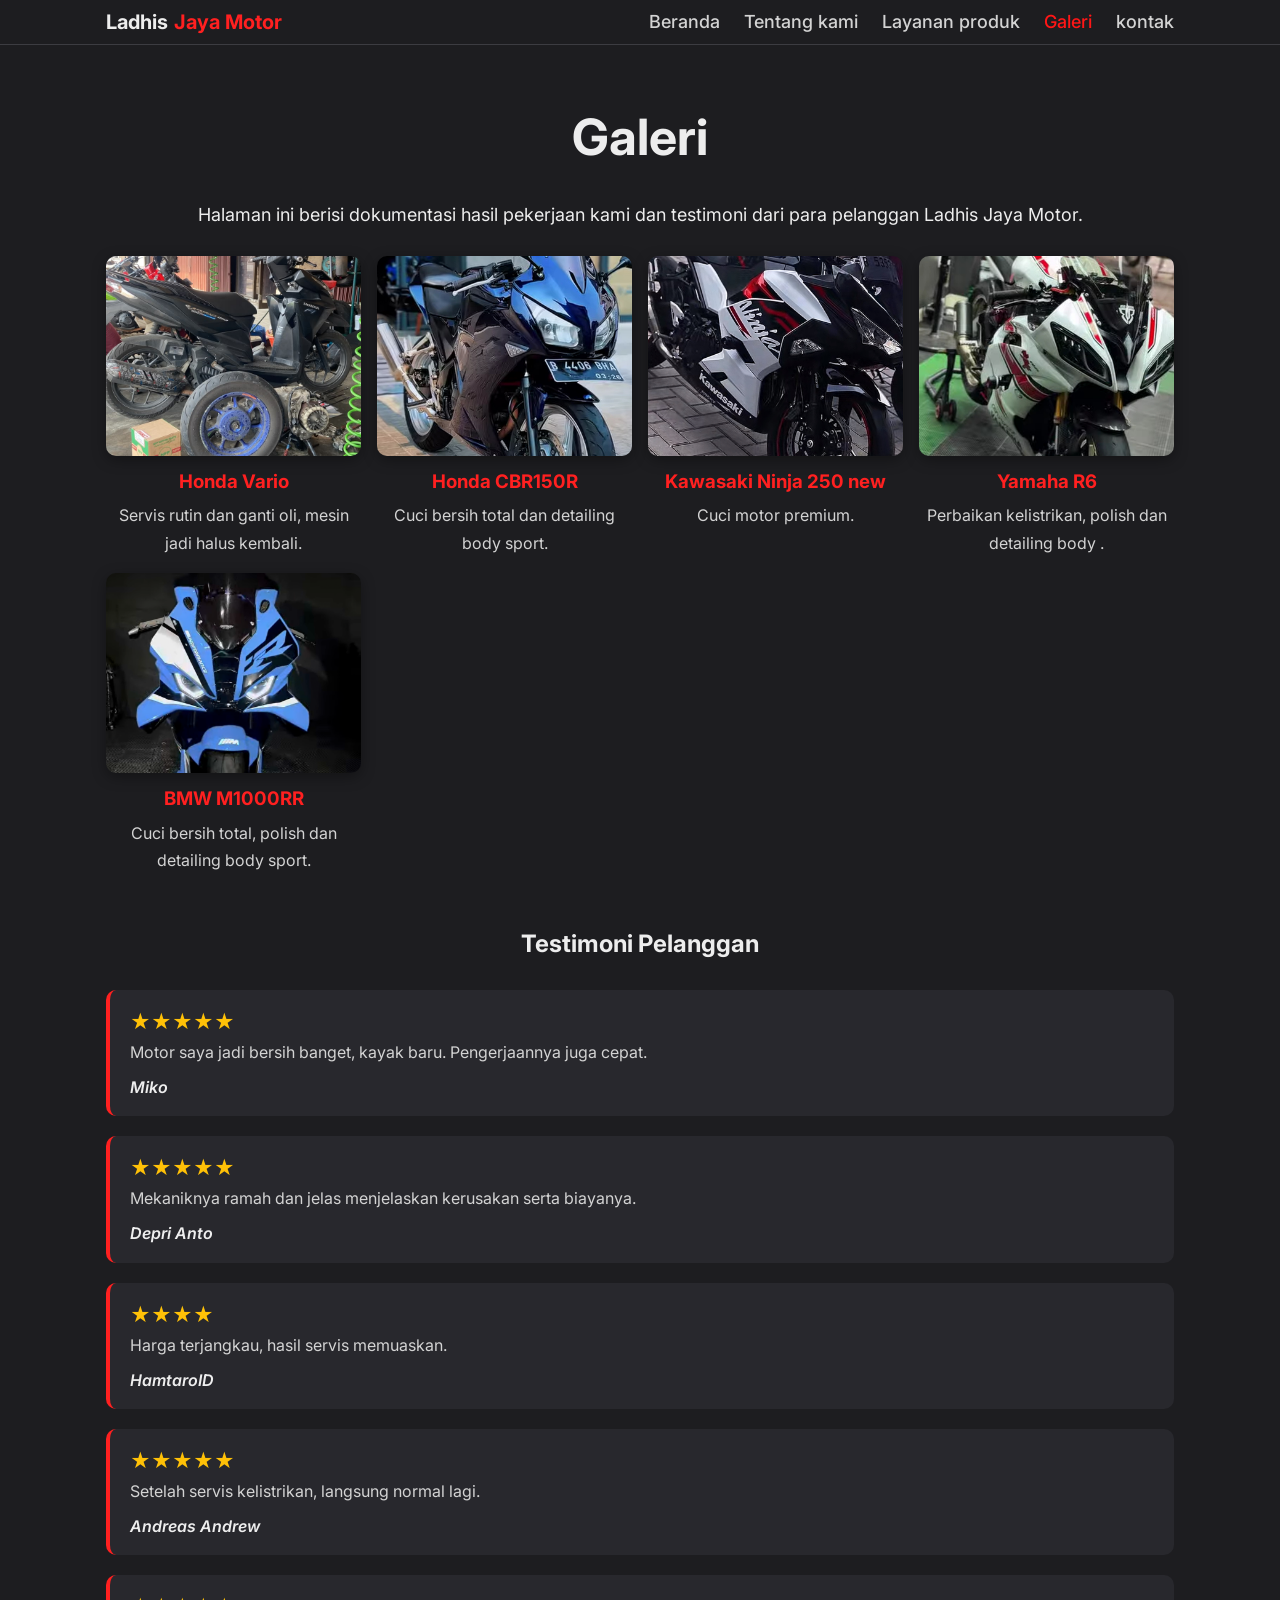
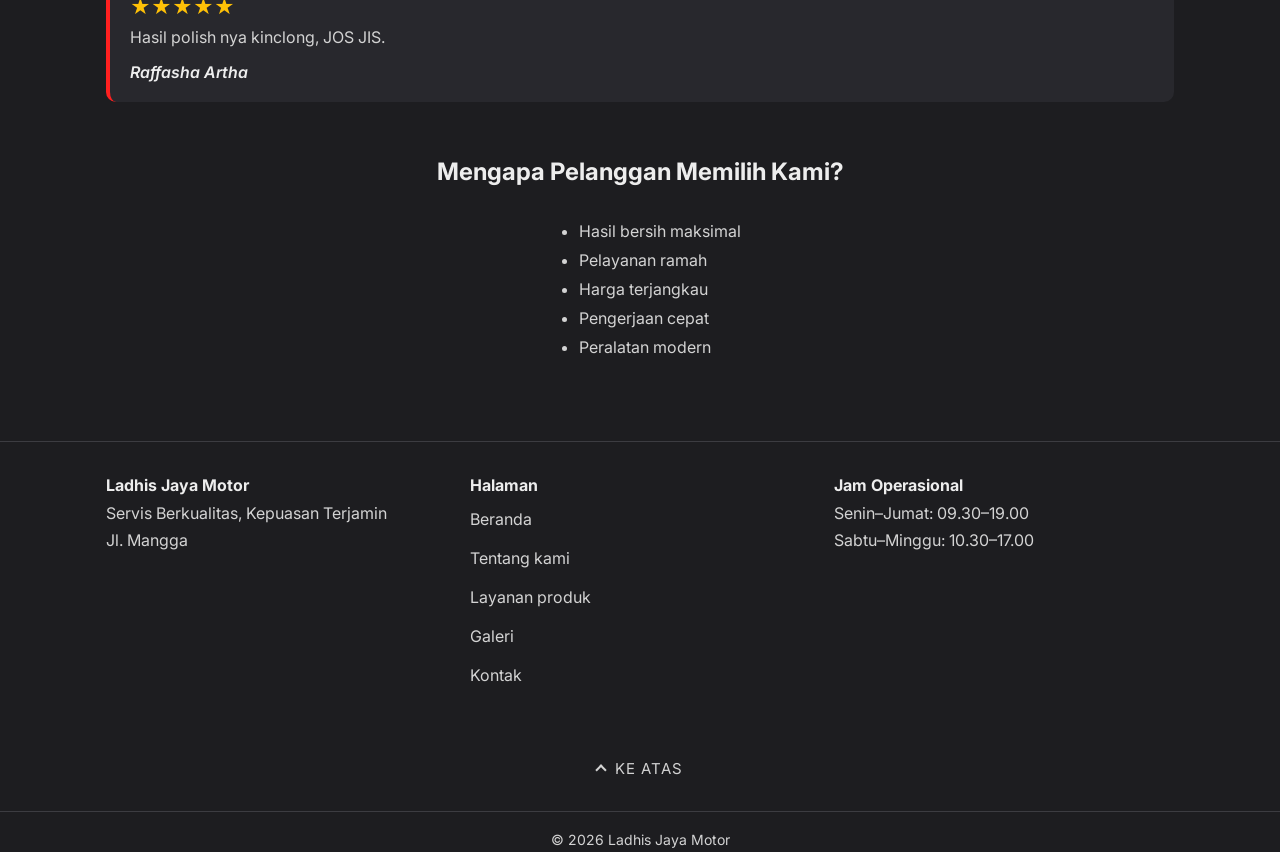
==== commit 82a1bc44: "update website" ====
--- a/galeri.html
+++ b/galeri.html
@@ -33,25 +33,25 @@
 
     <div class="galeri-grid">
         <div class="galeri-item">
-            <img src="Foto/vario.jpg" alt="Honda Vario setelah servis" height="500" width="300">
+            <img src="Foto/vario.jpeg" alt="Honda Vario setelah servis" height="500" width="300">
             <h3>Honda Vario</h3>
             <p>Servis rutin dan ganti oli, mesin jadi halus kembali.</p>
         </div>
 
          <div class="galeri-item">
-            <img src="Foto/cbr.jpg" alt="Honda CBR150R setelah dicuci"  height="500"     width="300">
+            <img src="Foto/cbr.jpeg" alt="Honda CBR150R setelah dicuci"  height="500"     width="300">
             <h3>Honda CBR150R</h3>
             <p>Cuci bersih total dan detailing body sport.</p>
         </div>
 
         <div class="galeri-item">
-            <img src="Foto/Ninfi.jpg" alt="Kawasaki Ninja 250 new setelah dicuci"  height="520" width="300">
+            <img src="Foto/Ninfi.jpeg" alt="Kawasaki Ninja 250 new setelah dicuci"  height="520" width="300">
             <h3>Kawasaki Ninja 250 new</h3>
             <p>Cuci motor premium.</p>
         </div>
 
         <div class="galeri-item">
-            <img src="Foto/R6.jpg" alt="Yamaha R6 setelah servis kelistrikan"  height="500" width="300">
+            <img src="Foto/R6.jpeg" alt="Yamaha R6 setelah servis kelistrikan"  height="500" width="300">
             <h3>Yamaha R6</h3>
             <p>Perbaikan kelistrikan, polish dan detailing body .</p>
         </div>
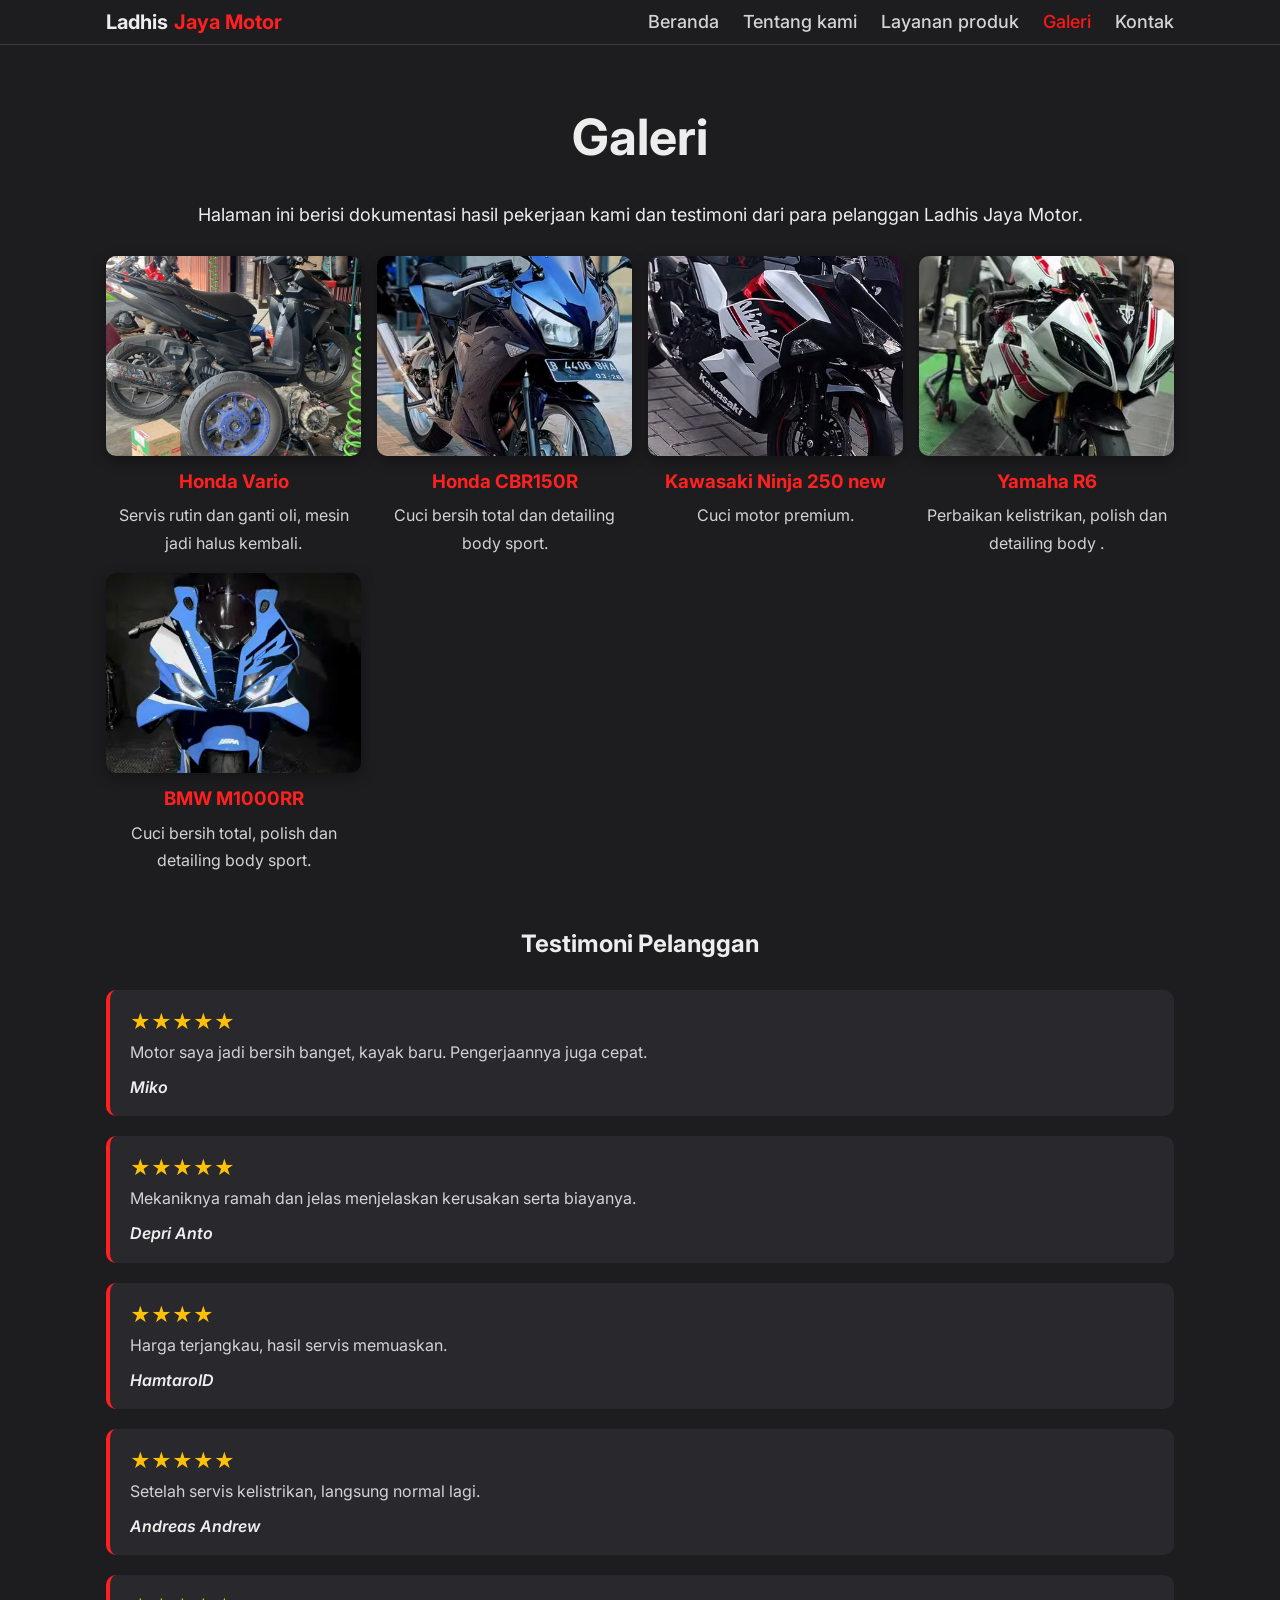
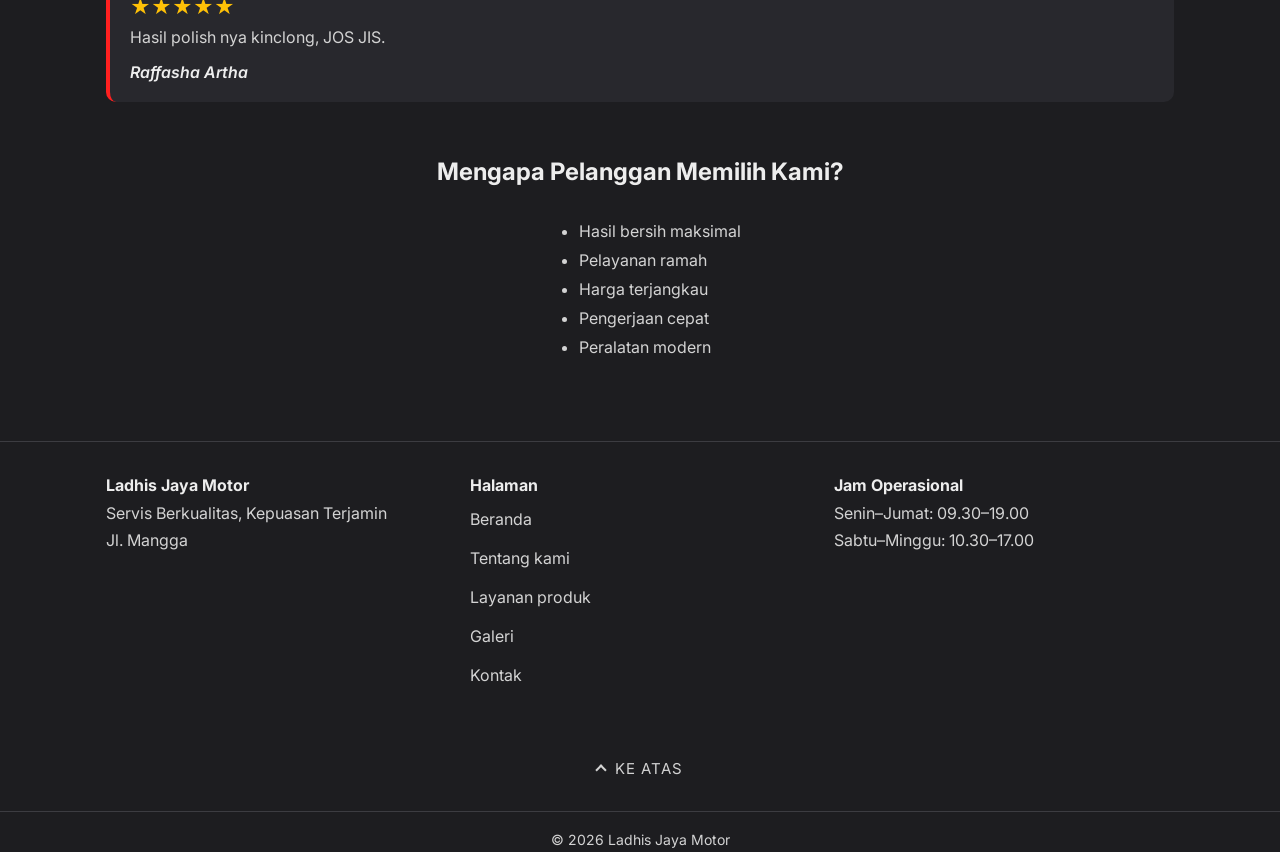
==== commit 72dbf6ae: "update website" ====
--- a/galeri.html
+++ b/galeri.html
@@ -7,7 +7,7 @@
     <link rel="preconnect" href="https://fonts.googleapis.com">
     <link rel="preconnect" href="https://fonts.gstatic.com" crossorigin>
     <link href="https://fonts.googleapis.com/css2?family=Inter:wght@400;500;600;700&display=swap" rel="stylesheet">
-    <link rel="icon" type="image/png" href="Foto/astolfo.noB.png" sizes="32x32">
+    <link rel="icon" type="image/png" href="Foto/Ladhis_Jaya_Motor_Logo.png" sizes="64x64">
     <link rel="stylesheet" href="style.css">
 </head>
 <body class="galeri">
@@ -20,7 +20,7 @@
                 <li><a href="tentang.html">Tentang kami</a></li>
                 <li><a href="layanan_produk.html">Layanan produk</a></li>
                 <li><a href="galeri.html" class="aktif">Galeri</a></li>
-                <li><a href="kontak.html">kontak</a></li>
+                <li><a href="kontak.html">Kontak</a></li>
                 </ul>
             </nav>
         </div>
--- a/style.css
+++ b/style.css
@@ -105,7 +105,7 @@
     display: flex;
     align-items: center;
     justify-content: center;
-    min-height: 260px;
+    min-height: clamp(280px, 70vw, 360px);
     text-align: center;
     color: #ffffffeb;
     overflow: hidden;
@@ -114,21 +114,19 @@
 
 .hero img {
     position: absolute;
-    top: 0;
-    left: 0;
+    inset: 0;
     width: 100%;
-    height: 270%;
+    max-width: none;
+    height: 100%;
     object-fit: cover;
+    object-position: center;
 }
 
 .hero::after {
     content: "";
     position: absolute;
-    top: 0;
-    left: 0;
-    width: 100%;
-    height: 100%;
-    background: linear-gradient(135deg, rgba(29, 29, 32, 0.88), rgba(122, 15, 15, 0.7));
+    inset: 0;
+    background: linear-gradient(135deg, rgba(29, 29, 32, 0.82), rgba(122, 15, 15, 0.66));
     z-index: 1;
 }
 
